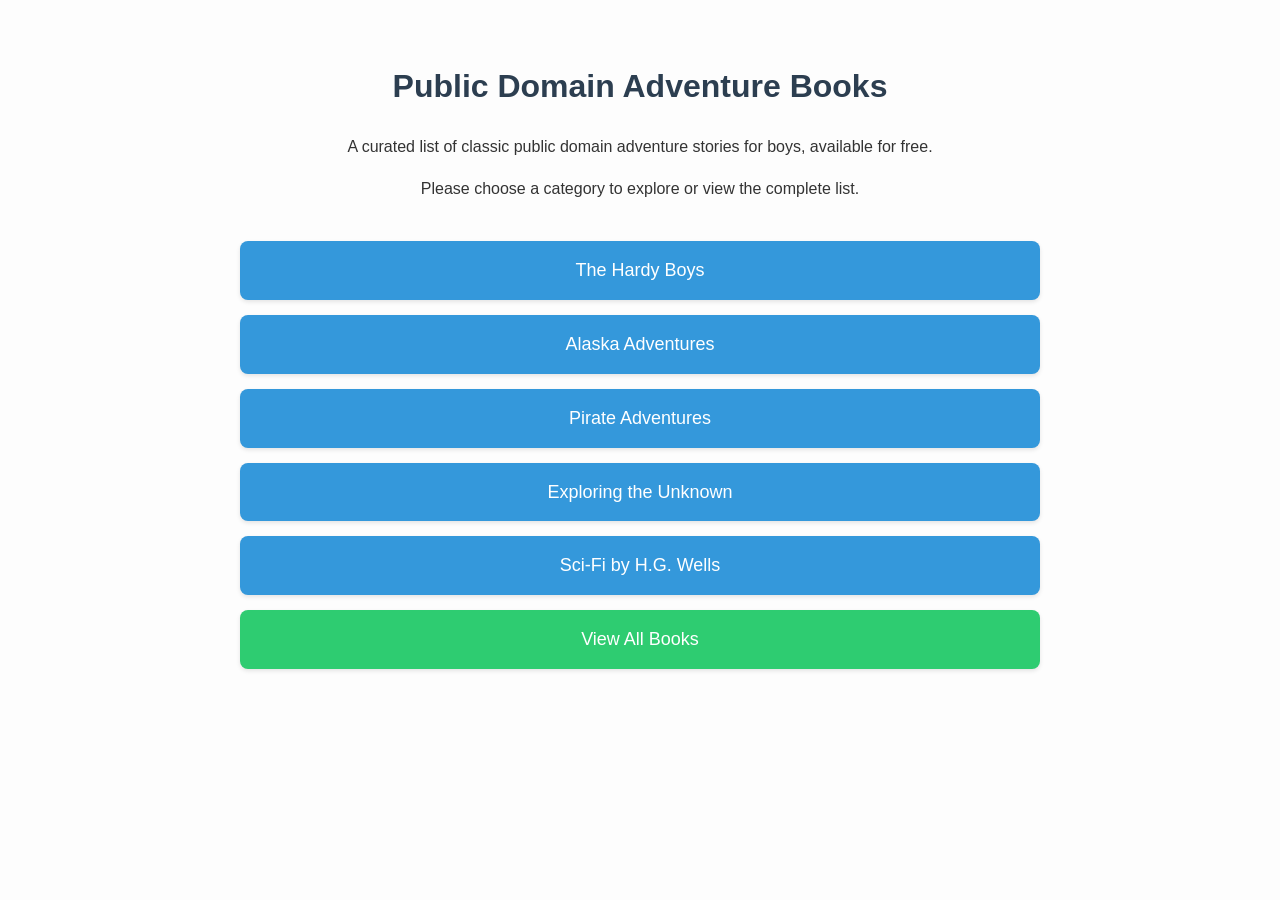
==== index.html @ dbb06089 "Initial commit of the book directory project" ====
<!DOCTYPE html>
<html lang="en">
<head>
    <meta charset="UTF-8">
    <meta name="viewport" content="width=device-width, initial-scale=1.0">
    <title>Public Domain Adventure Books - Home</title>
    <style>
        body {
            font-family: -apple-system, BlinkMacSystemFont, "Segoe UI", Roboto, "Helvetica Neue", Arial, sans-serif;
            line-height: 1.6;
            margin: 0;
            padding: 20px;
            background-color: #fdfdfd;
            color: #333;
        }
        .container {
            max-width: 800px;
            margin: 0 auto;
            padding: 20px;
            text-align: center;
        }
        h1 {
            color: #2c3e50;
        }
        .nav-container {
            margin-top: 40px;
            display: flex;
            flex-direction: column;
            gap: 15px;
        }
        .nav-button {
            display: block;
            padding: 15px 20px;
            background-color: #3498db;
            color: #ffffff;
            text-decoration: none;
            border-radius: 8px;
            font-size: 18px;
            transition: background-color 0.3s ease;
            box-shadow: 0 2px 4px rgba(0,0,0,0.1);
        }
        .nav-button:hover {
            background-color: #2980b9;
        }
        .nav-button.all {
            background-color: #2ecc71;
        }
        .nav-button.all:hover {
            background-color: #27ae60;
        }
    </style>
</head>
<body>

    <div class="container">
        <h1>Public Domain Adventure Books</h1>
        <p>A curated list of classic public domain adventure stories for boys, available for free.</p>
        <p>Please choose a category to explore or view the complete list.</p>

        <div id="nav-container" class="nav-container">
            <!-- Navigation buttons will be inserted here -->
        </div>
    </div>

    <script src="data.js"></script>
    <script>
        document.addEventListener('DOMContentLoaded', () => {
            const navContainer = document.getElementById('nav-container');
            if (!navContainer) return;

            // Create buttons for each category
            for (const category in bookData) {
                const button = document.createElement('a');
                button.href = `category.html?cat=${encodeURIComponent(category)}`;
                button.className = 'nav-button';
                button.textContent = category;
                navContainer.appendChild(button);
            }

            // Create the "View All" button
            const viewAllButton = document.createElement('a');
            viewAllButton.href = 'all-books.html';
            viewAllButton.className = 'nav-button all';
            viewAllButton.textContent = 'View All Books';
            navContainer.appendChild(viewAllButton);
        });
    </script>

</body>
</html>
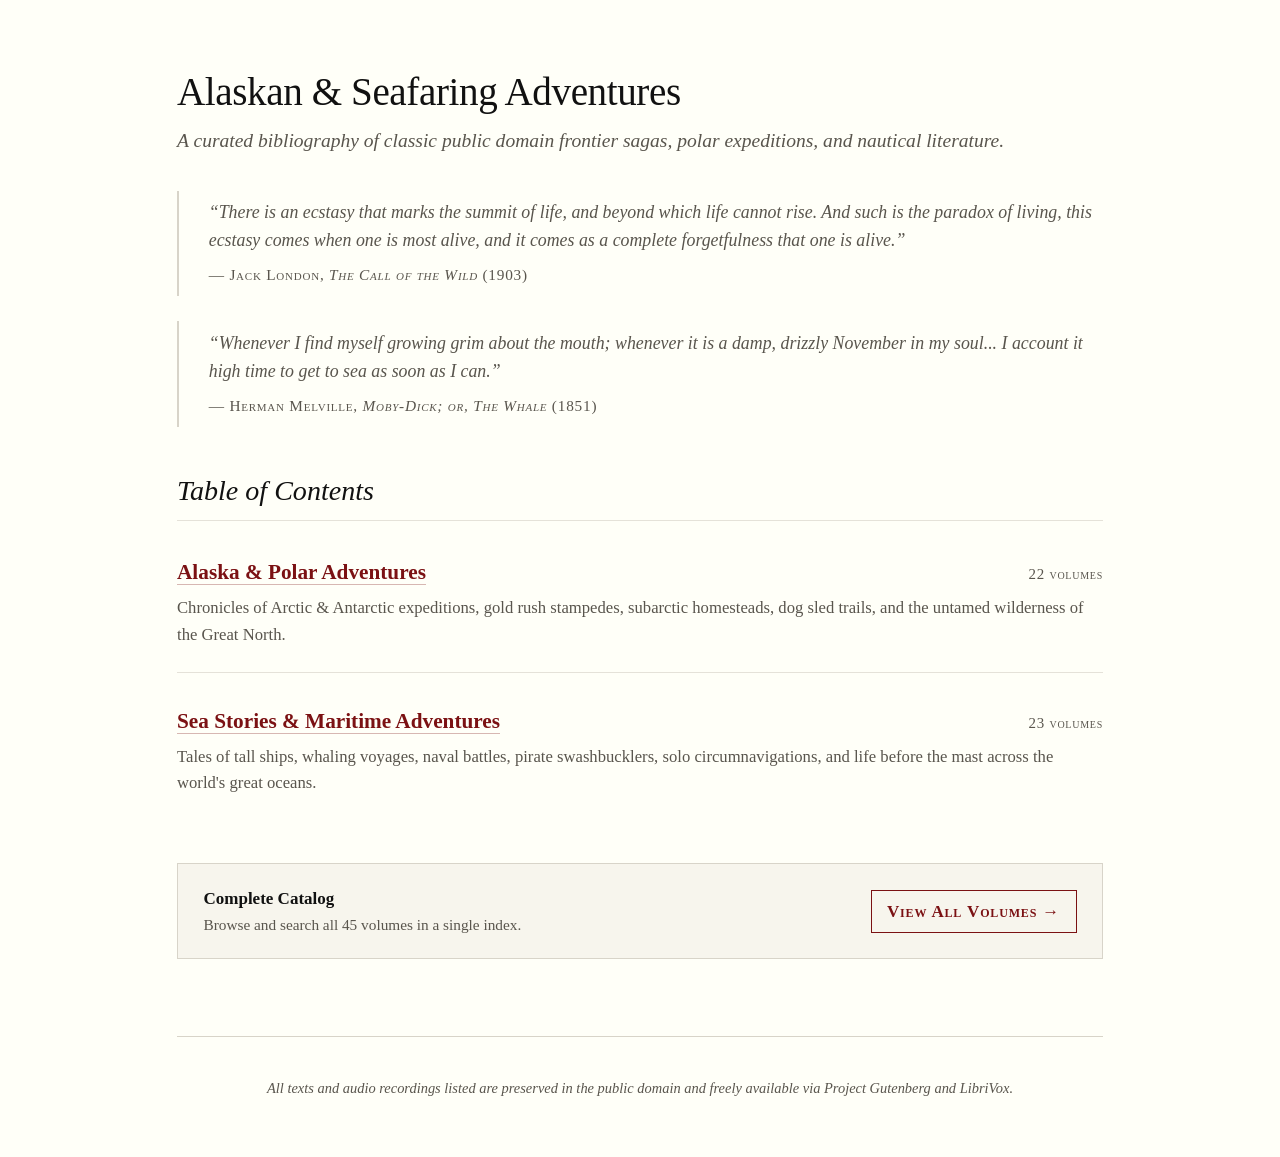
==== commit b0ad83a7: "Refactor library to Tufte standards with Alaska and Seafaring collections" ====
--- a/index.html
+++ b/index.html
@@ -3,86 +3,71 @@
 <head>
     <meta charset="UTF-8">
     <meta name="viewport" content="width=device-width, initial-scale=1.0">
-    <title>Public Domain Adventure Books - Home</title>
-    <style>
-        body {
-            font-family: -apple-system, BlinkMacSystemFont, "Segoe UI", Roboto, "Helvetica Neue", Arial, sans-serif;
-            line-height: 1.6;
-            margin: 0;
-            padding: 20px;
-            background-color: #fdfdfd;
-            color: #333;
-        }
-        .container {
-            max-width: 800px;
-            margin: 0 auto;
-            padding: 20px;
-            text-align: center;
-        }
-        h1 {
-            color: #2c3e50;
-        }
-        .nav-container {
-            margin-top: 40px;
-            display: flex;
-            flex-direction: column;
-            gap: 15px;
-        }
-        .nav-button {
-            display: block;
-            padding: 15px 20px;
-            background-color: #3498db;
-            color: #ffffff;
-            text-decoration: none;
-            border-radius: 8px;
-            font-size: 18px;
-            transition: background-color 0.3s ease;
-            box-shadow: 0 2px 4px rgba(0,0,0,0.1);
-        }
-        .nav-button:hover {
-            background-color: #2980b9;
-        }
-        .nav-button.all {
-            background-color: #2ecc71;
-        }
-        .nav-button.all:hover {
-            background-color: #27ae60;
-        }
-    </style>
+    <title>Alaska & Seafaring Adventures — Public Domain Library</title>
+    <link rel="stylesheet" href="tufte.css">
 </head>
 <body>
 
-    <div class="container">
-        <h1>Public Domain Adventure Books</h1>
-        <p>A curated list of classic public domain adventure stories for boys, available for free.</p>
-        <p>Please choose a category to explore or view the complete list.</p>
+    <main class="tufte-container">
+        <header>
+            <h1>Alaskan &amp; Seafaring Adventures</h1>
+            <p class="subtitle">A curated bibliography of classic public domain frontier sagas, polar expeditions, and nautical literature.</p>
+        </header>
 
-        <div id="nav-container" class="nav-container">
-            <!-- Navigation buttons will be inserted here -->
+        <div class="epigraph">
+            <blockquote>
+                &ldquo;There is an ecstasy that marks the summit of life, and beyond which life cannot rise. And such is the paradox of living, this ecstasy comes when one is most alive, and it comes as a complete forgetfulness that one is alive.&rdquo;
+            </blockquote>
+            <cite>&mdash; Jack London, <em>The Call of the Wild</em> (1903)</cite>
         </div>
-    </div>
+
+        <div class="epigraph" style="margin-top: -1rem;">
+            <blockquote>
+                &ldquo;Whenever I find myself growing grim about the mouth; whenever it is a damp, drizzly November in my soul... I account it high time to get to sea as soon as I can.&rdquo;
+            </blockquote>
+            <cite>&mdash; Herman Melville, <em>Moby-Dick; or, The Whale</em> (1851)</cite>
+        </div>
+
+        <section>
+            <h2>Table of Contents</h2>
+            <ul id="toc-list" class="toc-list">
+                <!-- Category entries dynamically rendered from bookData -->
+            </ul>
+        </section>
+
+        <div class="all-books-banner">
+            <div>
+                <strong>Complete Catalog</strong>
+                <div style="font-size: 0.9rem; color: var(--text-muted);">Browse and search all 45 volumes in a single index.</div>
+            </div>
+            <a href="all-books.html" class="button-link">View All Volumes &rarr;</a>
+        </div>
+
+        <footer class="colophon">
+            <p>All texts and audio recordings listed are preserved in the public domain and freely available via Project Gutenberg and LibriVox.</p>
+        </footer>
+    </main>
 
     <script src="data.js"></script>
     <script>
         document.addEventListener('DOMContentLoaded', () => {
-            const navContainer = document.getElementById('nav-container');
-            if (!navContainer) return;
+            const tocList = document.getElementById('toc-list');
+            if (!tocList) return;
 
-            // Create buttons for each category
             for (const category in bookData) {
-                const button = document.createElement('a');
-                button.href = `category.html?cat=${encodeURIComponent(category)}`;
-                button.className = 'nav-button';
-                button.textContent = category;
-                navContainer.appendChild(button);
+                const section = bookData[category];
+                const count = section.books.length;
+                const item = document.createElement('li');
+                item.className = 'toc-item';
+                item.innerHTML = `
+                    <div class="toc-header">
+                        <span class="toc-title"><a href="category.html?cat=${encodeURIComponent(category)}">${category}</a></span>
+                        <span class="toc-count">${count} volumes</span>
+                    </div>
+                    <p class="toc-desc">${section.description}</p>
+                `;
+                tocList.appendChild(item);
             }
-
-            // Create the "View All" button
-            const viewAllButton = document.createElement('a');
-            viewAllButton.href = 'all-books.html';
-            viewAllButton.className = 'nav-button all';
-            viewAllButton.textContent = 'View All Books';
-            navContainer.appendChild(viewAllButton);
         });
     </script>
 
--- a/tufte.css
+++ b/tufte.css
@@ -0,0 +1,409 @@
+/*
+ * Tufte CSS for Public Domain Adventure Books
+ * Based on the design principles of Edward R. Tufte
+ * Features: High data-ink ratio, ET Book / classical serif typography,
+ * warm paper background, side-aligned metadata notes, and clean hierarchy.
+ */
+
+:root {
+    --bg-color: #fffff8;
+    --text-color: #111111;
+    --text-muted: #59554d;
+    --accent-color: #7b1113; /* Classic book-cloth burgundy */
+    --accent-hover: #9c1b1e;
+    --rule-color: #e5e2d9;
+    --border-light: #d8d4c9;
+    --code-bg: #f4f1ea;
+    --font-serif: "ETBook", "Palatino Linotype", "Book Antiqua", Palatino, "Georgia", "Times New Roman", serif;
+    --font-sans: -apple-system, BlinkMacSystemFont, "Segoe UI", Roboto, "Helvetica Neue", Arial, sans-serif;
+}
+
+@font-face {
+    font-family: "ETBook";
+    src: local("Palatino"), local("Georgia");
+    font-weight: normal;
+    font-style: normal;
+}
+
+*, *::before, *::after {
+    box-sizing: border-box;
+}
+
+html {
+    background-color: var(--bg-color);
+    color: var(--text-color);
+    font-size: 17px;
+    line-height: 1.6;
+    -webkit-font-smoothing: antialiased;
+    -moz-osx-font-smoothing: grayscale;
+}
+
+body {
+    margin: 0;
+    padding: 2.5rem 1.5rem;
+    font-family: var(--font-serif);
+    color: var(--text-color);
+    background-color: var(--bg-color);
+}
+
+.tufte-container {
+    max-width: 960px;
+    margin: 0 auto;
+    padding: 0 1rem;
+}
+
+/* Headings & Typographic Hierarchy */
+h1 {
+    font-family: var(--font-serif);
+    font-weight: 400;
+    font-size: 2.3rem;
+    line-height: 1.25;
+    margin-top: 1.5rem;
+    margin-bottom: 0.5rem;
+    color: var(--text-color);
+    letter-spacing: -0.01em;
+}
+
+h2 {
+    font-family: var(--font-serif);
+    font-style: italic;
+    font-weight: 400;
+    font-size: 1.65rem;
+    margin-top: 2.5rem;
+    margin-bottom: 0.6rem;
+    border-bottom: 1px solid var(--rule-color);
+    padding-bottom: 0.35rem;
+    color: var(--text-color);
+}
+
+h3 {
+    font-family: var(--font-serif);
+    font-weight: 600;
+    font-size: 1.2rem;
+    margin-top: 0;
+    margin-bottom: 0.35rem;
+    color: var(--text-color);
+}
+
+.subtitle {
+    font-family: var(--font-serif);
+    font-style: italic;
+    font-size: 1.15rem;
+    color: var(--text-muted);
+    margin-top: 0;
+    margin-bottom: 1.75rem;
+}
+
+/* Epigraphs */
+.epigraph {
+    margin: 2rem 0 2.5rem 0;
+    padding: 0.5rem 0 0.5rem 1.75rem;
+    border-left: 2px solid var(--border-light);
+    font-style: italic;
+    color: var(--text-muted);
+}
+
+.epigraph blockquote {
+    margin: 0;
+    font-size: 1.05rem;
+    line-height: 1.55;
+}
+
+.epigraph cite {
+    display: block;
+    font-style: normal;
+    font-size: 0.9rem;
+    font-variant: small-caps;
+    letter-spacing: 0.05em;
+    margin-top: 0.5rem;
+    color: var(--text-muted);
+}
+
+/* Links */
+a {
+    color: var(--accent-color);
+    text-decoration: none;
+    border-bottom: 1px solid rgba(123, 17, 19, 0.3);
+    transition: all 0.15s ease-in-out;
+}
+
+a:hover, a:focus {
+    color: var(--accent-hover);
+    border-bottom-color: var(--accent-hover);
+    background-color: rgba(123, 17, 19, 0.04);
+}
+
+/* Header & Breadcrumb Navigation */
+.nav-back {
+    display: inline-block;
+    font-family: var(--font-serif);
+    font-variant: small-caps;
+    letter-spacing: 0.06em;
+    font-size: 0.95rem;
+    margin-bottom: 1.5rem;
+    color: var(--text-muted);
+    border-bottom: 1px dashed var(--border-light);
+}
+
+.nav-back:hover {
+    color: var(--accent-color);
+    border-bottom-color: var(--accent-color);
+}
+
+/* Table of Contents (Tufte Style) */
+.toc-list {
+    list-style: none;
+    padding: 0;
+    margin: 2rem 0;
+}
+
+.toc-item {
+    margin-bottom: 1.8rem;
+    padding-bottom: 1.4rem;
+    border-bottom: 1px solid var(--rule-color);
+}
+
+.toc-item:last-child {
+    border-bottom: none;
+}
+
+.toc-header {
+    display: flex;
+    justify-content: space-between;
+    align-items: baseline;
+    flex-wrap: wrap;
+    gap: 0.5rem;
+}
+
+.toc-title {
+    font-size: 1.25rem;
+    font-weight: 600;
+}
+
+.toc-count {
+    font-family: var(--font-serif);
+    font-variant: small-caps;
+    font-size: 0.88rem;
+    color: var(--text-muted);
+    letter-spacing: 0.05em;
+}
+
+.toc-desc {
+    margin-top: 0.35rem;
+    margin-bottom: 0;
+    color: var(--text-muted);
+    font-size: 0.98rem;
+}
+
+.all-books-banner {
+    margin-top: 2.5rem;
+    padding: 1.25rem 1.5rem;
+    background-color: #f7f5ed;
+    border: 1px solid var(--border-light);
+    display: flex;
+    justify-content: space-between;
+    align-items: center;
+    flex-wrap: wrap;
+    gap: 1rem;
+}
+
+.all-books-banner a.button-link {
+    font-variant: small-caps;
+    letter-spacing: 0.05em;
+    font-weight: 600;
+    padding: 0.4rem 0.9rem;
+    border: 1px solid var(--accent-color);
+    background-color: transparent;
+    color: var(--accent-color);
+}
+
+.all-books-banner a.button-link:hover {
+    background-color: var(--accent-color);
+    color: #ffffff;
+}
+
+/* Book Section and Book Items */
+.book-section {
+    margin-bottom: 3.5rem;
+}
+
+.section-summary {
+    font-style: italic;
+    color: var(--text-muted);
+    margin-top: -0.2rem;
+    margin-bottom: 1.5rem;
+}
+
+.book-list {
+    list-style: none;
+    padding: 0;
+    margin: 0;
+}
+
+.book-entry {
+    display: grid;
+    grid-template-columns: 1fr 240px;
+    gap: 2rem;
+    margin-bottom: 2.2rem;
+    padding-bottom: 2rem;
+    border-bottom: 1px solid var(--rule-color);
+    align-items: start;
+}
+
+.book-entry:last-child {
+    border-bottom: none;
+    margin-bottom: 0;
+    padding-bottom: 0;
+}
+
+.book-main {
+    min-width: 0;
+}
+
+.book-title {
+    font-size: 1.2rem;
+    font-weight: 600;
+    margin-bottom: 0.2rem;
+}
+
+.book-title em, .book-title i {
+    font-style: italic;
+}
+
+.book-author {
+    font-style: italic;
+    color: var(--text-muted);
+    font-size: 1rem;
+    margin-bottom: 0.5rem;
+}
+
+.book-synopsis {
+    margin: 0.5rem 0 0 0;
+    line-height: 1.55;
+    font-size: 0.98rem;
+    color: var(--text-color);
+}
+
+/* Sidenote / Margin Metadata Block */
+.book-sidenote {
+    font-size: 0.86rem;
+    line-height: 1.45;
+    color: var(--text-muted);
+    background: #fbf9f1;
+    border-left: 2px solid var(--border-light);
+    padding: 0.6rem 0.8rem;
+}
+
+.book-sidenote-item {
+    margin-bottom: 0.4rem;
+}
+
+.book-sidenote-item:last-child {
+    margin-bottom: 0;
+}
+
+.sidenote-label {
+    font-variant: small-caps;
+    letter-spacing: 0.05em;
+    font-size: 0.8rem;
+    color: #44403a;
+    display: inline-block;
+    min-width: 70px;
+}
+
+.sidenote-links {
+    margin-top: 0.6rem;
+    padding-top: 0.5rem;
+    border-top: 1px dashed var(--border-light);
+    display: flex;
+    flex-direction: column;
+    gap: 0.25rem;
+}
+
+.sidenote-links a {
+    font-size: 0.85rem;
+    display: inline-block;
+}
+
+/* Minimalist Search */
+.search-wrapper {
+    margin: 2rem 0 2.5rem 0;
+    padding-bottom: 1.5rem;
+    border-bottom: 1px solid var(--rule-color);
+}
+
+.search-input-group {
+    position: relative;
+    display: flex;
+    align-items: baseline;
+    gap: 0.75rem;
+}
+
+.search-label {
+    font-variant: small-caps;
+    letter-spacing: 0.06em;
+    font-size: 0.95rem;
+    color: var(--text-muted);
+    white-space: nowrap;
+}
+
+.search-field {
+    flex: 1;
+    font-family: var(--font-serif);
+    font-size: 1.05rem;
+    padding: 0.4rem 0.2rem;
+    border: none;
+    border-bottom: 1px solid var(--border-light);
+    background: transparent;
+    color: var(--text-color);
+    outline: none;
+    transition: border-color 0.2s;
+}
+
+.search-field:focus {
+    border-bottom-color: var(--accent-color);
+}
+
+.search-field::placeholder {
+    color: #9c978b;
+    font-style: italic;
+}
+
+.search-meta {
+    font-size: 0.85rem;
+    font-style: italic;
+    color: var(--text-muted);
+    margin-top: 0.5rem;
+}
+
+/* Footer & Colophon */
+.colophon {
+    margin-top: 4.5rem;
+    padding-top: 1.5rem;
+    border-top: 1px solid var(--border-light);
+    font-size: 0.85rem;
+    color: var(--text-muted);
+    text-align: center;
+    font-style: italic;
+}
+
+/* Responsive adjustments */
+@media (max-width: 740px) {
+    body {
+        padding: 1.5rem 1rem;
+    }
+    
+    .book-entry {
+        grid-template-columns: 1fr;
+        gap: 1rem;
+    }
+    
+    .book-sidenote {
+        margin-top: 0.5rem;
+    }
+    
+    .search-input-group {
+        flex-direction: column;
+        gap: 0.35rem;
+    }
+}
